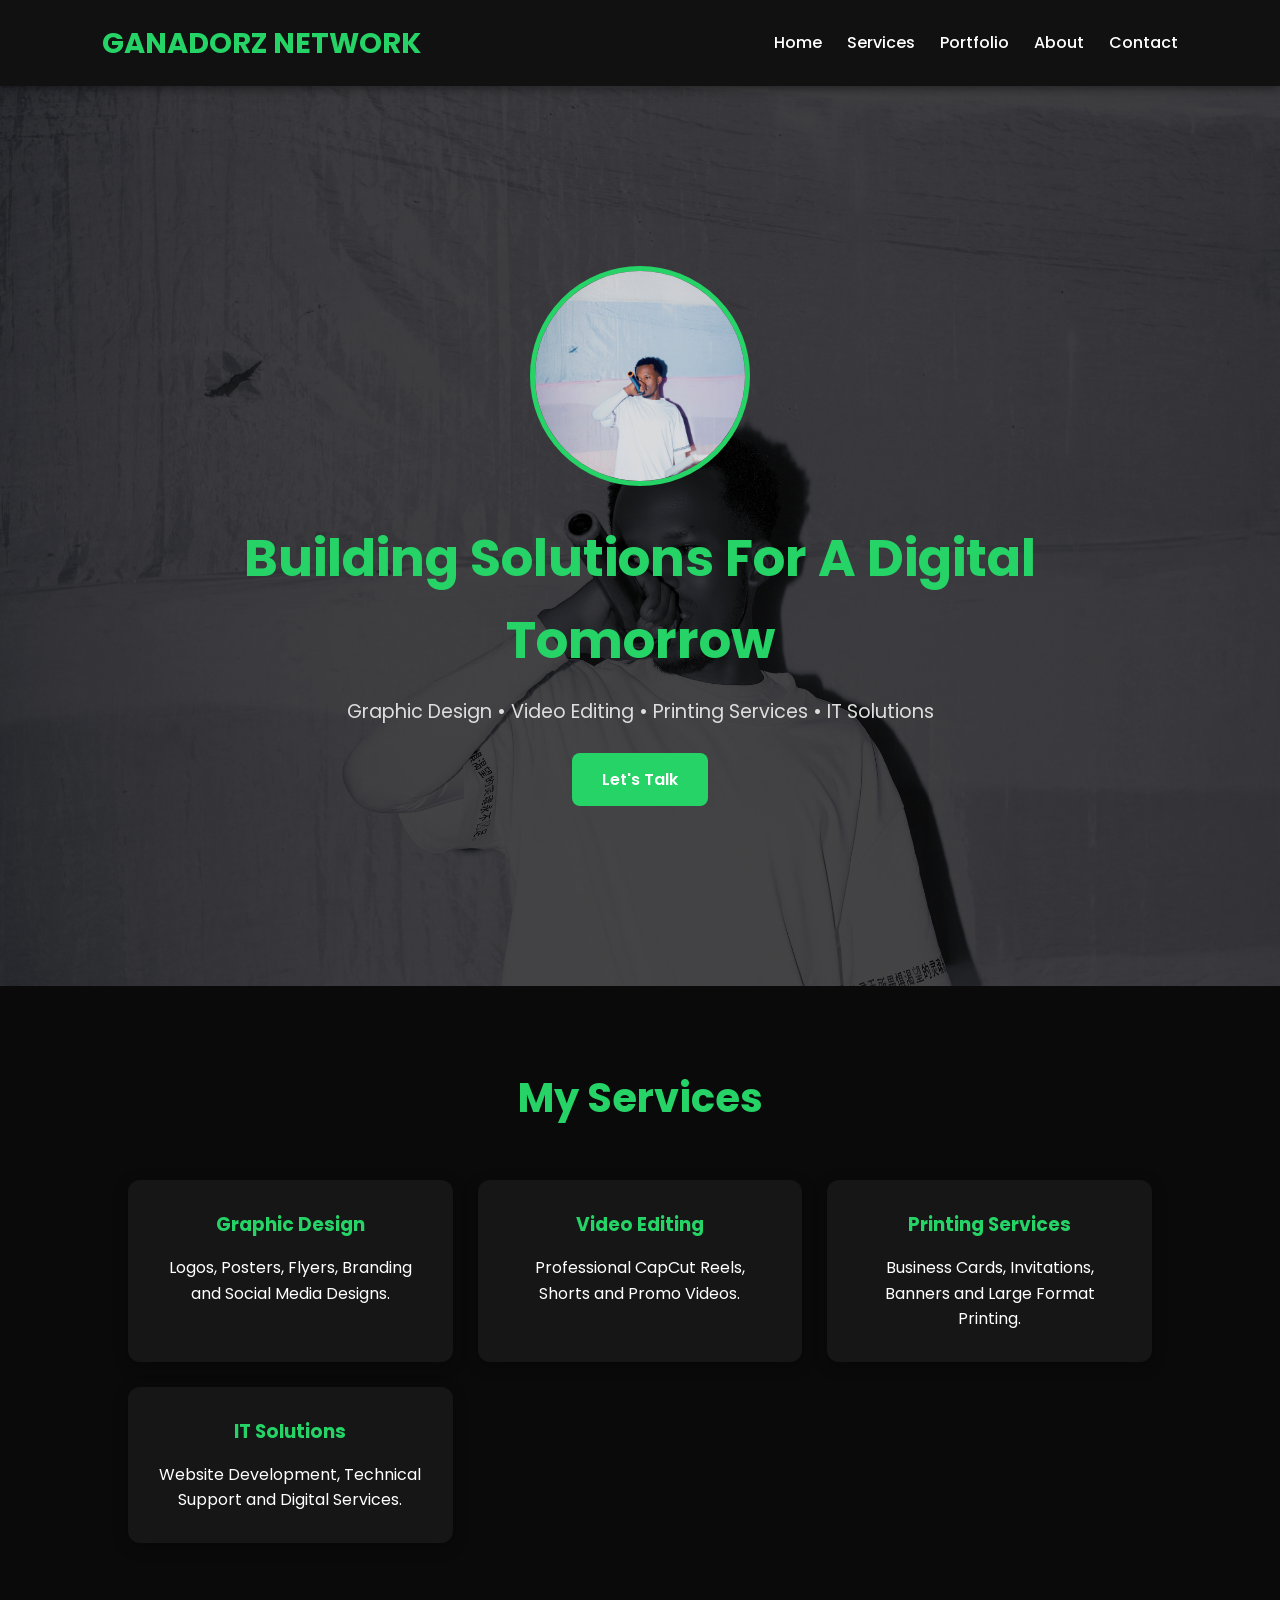
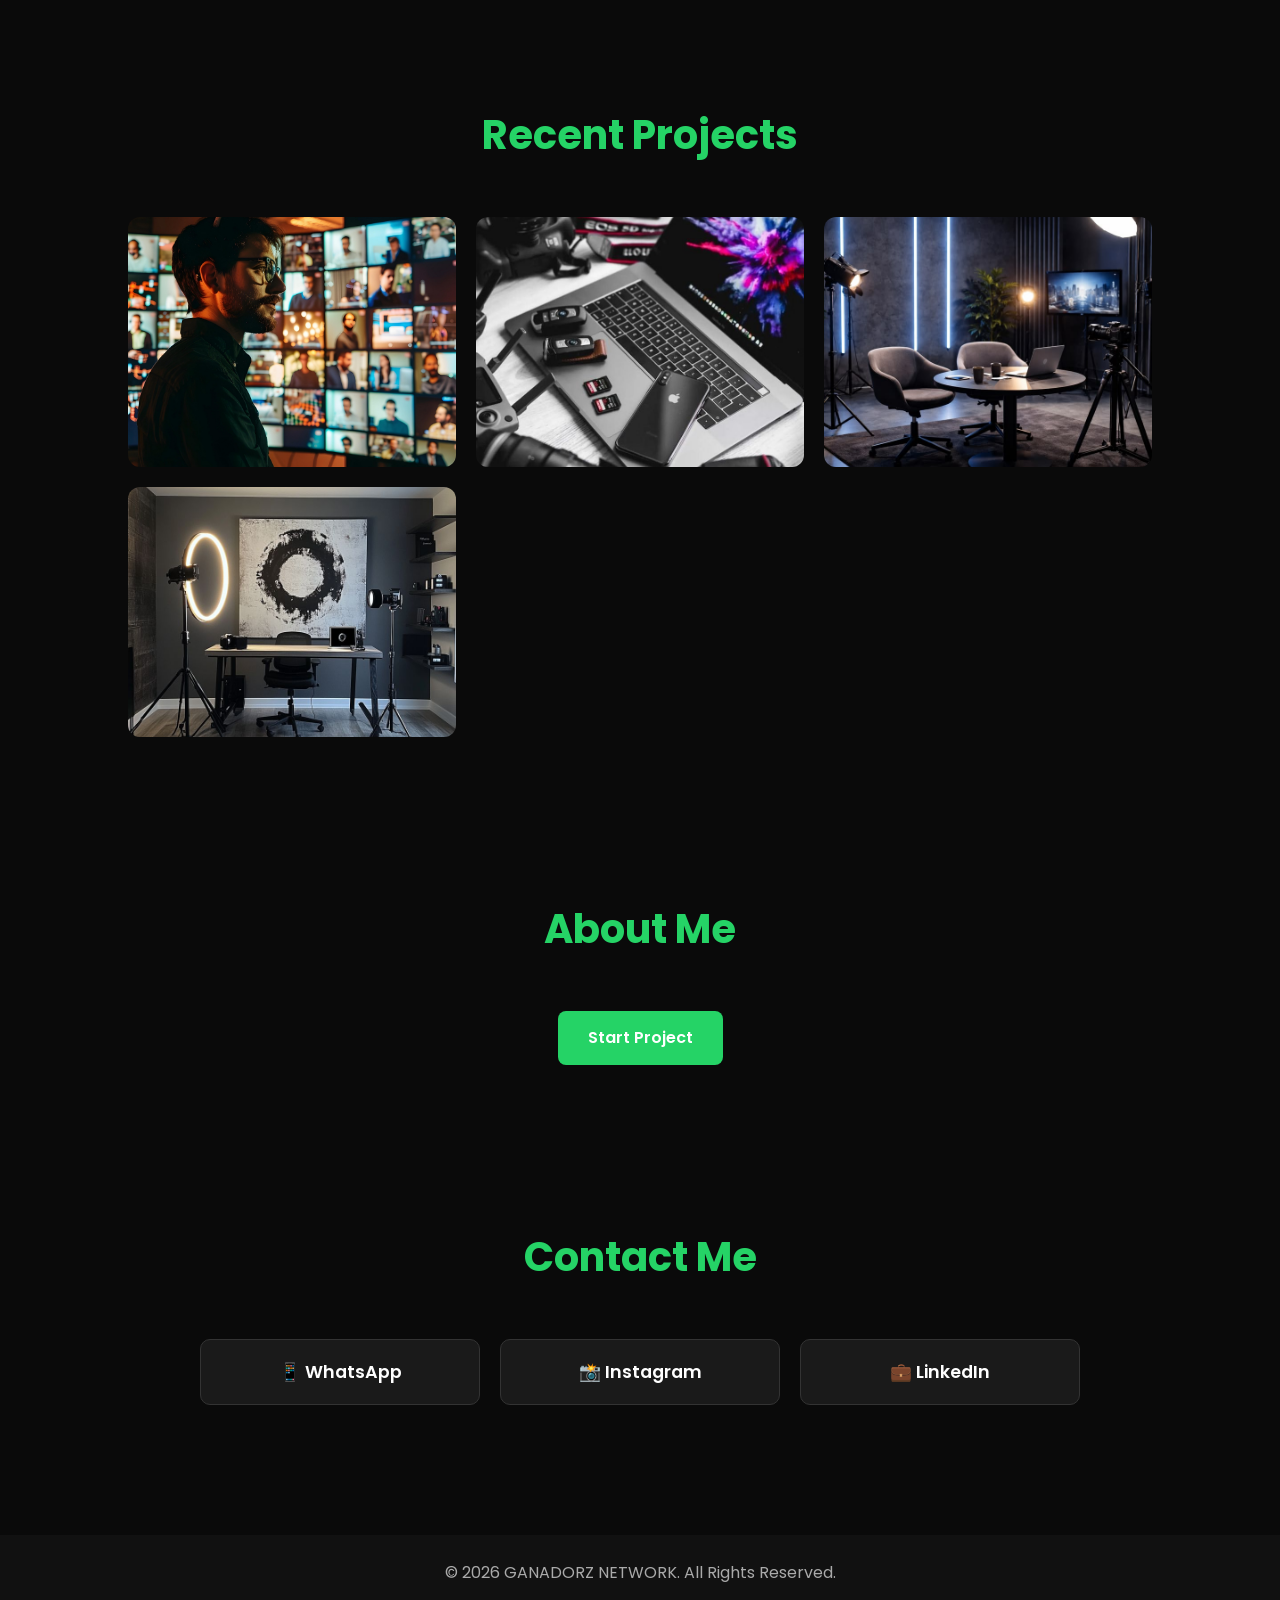
==== index.html @ a816f2f5 "Update index.html" ====
<!DOCTYPE html>
<html lang="en">
<head>
 <meta charset="UTF-8">
    <meta name="viewport" content="width=device-width, initial-scale=1.0">
  <meta name="google-site-verification" content="I21rgJNwEW06zNmwGhRC7zHfWNwqb7SJ8_-6azh08E4" />
<title>GANADORZ NETWORK</title>
<link href="https://fonts.googleapis.com/css2?family=Poppins:wght@300;400;600&display=swap" rel="stylesheet">
<link rel="stylesheet" href="style.css">
</head>
<body>
<header>
    <nav>
        <h1>GANADORZ NETWORK</h1>
        <ul>
            <li><a href="#home">Home</a></li>
            <li><a href="#services">Services</a></li>
            <li><a href="#portfolio">Portfolio</a></li>
            <li><a href="#about">About</a></li>
            <li><a href="#contact">Contact</a></li>
        </ul>
    </nav> 
    <link rel="stylesheet" href="style.css">

</header>
<section id="home" class="hero">
    <div class="hero-content">
        <img src="images/tffh.jpg" alt="Coston Mugisha">
        <h2>Building Solutions For A Digital Tomorrow</h2>
        <p>Graphic Design • Video Editing • Printing Services • IT Solutions</p>
        <a href="#contact" class="btn">Let's Talk</a>
    </div>
</section>
<section id="services">
    <h2>My Services</h2>
 <div class="cards">
<div class="card">
            <h3>Graphic Design</h3>
            <p>Logos, Posters, Flyers, Branding and Social Media Designs.</p>
        </div>
 <div class="card">
            <h3>Video Editing</h3>
            <p>Professional CapCut Reels, Shorts and Promo Videos.</p>
        </div>
 <div class="card">
            <h3>Printing Services</h3>
            <p>Business Cards, Invitations, Banners and Large Format Printing.</p>
        </div>
<div class="card">
            <h3>IT Solutions</h3>
            <p>Website Development, Technical Support and Digital Services.</p>
        </div>    </div>
</section>
<section id="portfolio">
    <h2>Recent Projects</h2>
<div class="gallery">
        <img src="images/dd.jpg" alt="">
        <img src="images/gear.jpg" alt="">
        <img src="images/tgt.jpg" alt="">
        <img src="images/gcf.jpg" alt="">
    </div>
</section>
<section id="about">
    <h2>About Me</h2>
 <a href="https://wa.me/250794656903?text=Hello%20Mugisha,%20I%20want%20to%20start%20a%20project%20with%20GANADORZ%20NETWORK" class="btn">Start Project</a>
    </section>
<section id="contact">
    <h2>Contact Me</h2>
<div class="social-links">
<a class="contact-btn"
href="https://wa.me/250794656903"
target="_blank">
📱 WhatsApp
</a>
<a class="contact-btn"
href="https://instagram.com/coston.mugisha"
target="_blank">
📸 Instagram
</a>
<a class="contact-btn"
href="https://www.linkedin.com/in/mugisha-coston-b04184339/"
target="_blank">
💼 LinkedIn
</a>
</section>
<footer>
    <p>© 2026 GANADORZ NETWORK. All Rights Reserved.</p>
</footer>

</body>
</html>
---- style.css ----
*{
    margin:0;
    padding:0;
    box-sizing:border-box;
}
html{
    scroll-behavior:smooth;
}
body{
    font-family:'Poppins', sans-serif;
    background:#0a0a0a;
    color:#ffffff;
    line-height:1.6;
}
header{
    background:#111;
    padding:20px 8%;
    position:sticky;
    top:0;
    z-index:1000;
    box-shadow:0 2px 10px rgba(0,0,0,0.5);
}
nav{
    display:flex;
    justify-content:space-between;
    align-items:center;
}

nav h1{
    color:#25D366;
    font-size:1.8rem;
}

nav ul{
    display:flex;
    list-style:none;
    gap:25px;
}

nav a{
    color:white;
    text-decoration:none;
    font-weight:500;
    transition:0.3s;
}

nav a:hover{
    color:#25D366;
}
.hero{
    min-height:100vh;
    display:flex;
    justify-content:center;
    align-items:center;
    text-align:center;
    padding:20px;
    background:
    linear-gradient(rgba(0,0,0,0.7),
    rgba(0,0,0,0.7)),
    url("images/vb.jpg");
    background-size:cover;
    background-position:center;
}

.hero-content{
    max-width:800px;
}

.hero img{
    width:220px;
    height:220px;
    border-radius:50%;
    object-fit:cover;
    border:5px solid #25D366;
    margin-bottom:25px;
}

.hero h2{
    font-size:3.2rem;
    margin-bottom:15px;
}

.hero p{
    font-size:1.2rem;
    color:#dddddd;
    margin-bottom:25px;
}
.btn{
    display:inline-block;
    padding:14px 30px;
    background:#25D366;
    color:white;
    text-decoration:none;
    border-radius:8px;
    font-weight:600;
    transition:0.3s;
}

.btn:hover{
    background:#128C7E;
    transform:translateY(-3px);
}
section{
    padding:80px 10%;
}

section h2{
    text-align:center;
    margin-bottom:50px;
    font-size:2.5rem;
    color:#25D366;
}
.cards{
    display:grid;
    grid-template-columns:repeat(auto-fit,minmax(250px,1fr));
    gap:25px;
}

.card{
    background:#161616;
    padding:30px;
    border-radius:12px;
    text-align:center;
    transition:0.3s;
    box-shadow:0 4px 15px rgba(0,0,0,0.3);
}

.card:hover{
    transform:translateY(-10px);
}

.card h3{
    margin-bottom:15px;
    color:#25D366;
}
.gallery{
    display:grid;
    grid-template-columns:repeat(auto-fit,minmax(250px,1fr));
    gap:20px;
}

.gallery img{
    width:100%;
    height:250px;
    object-fit:cover;
    border-radius:12px;
    transition:0.4s;
}

.gallery img:hover{
    transform:scale(1.05);
}
#about{
    text-align:center;
}

#about p{
    max-width:800px;
    margin:auto;
    font-size:1.1rem;
    color:#dddddd;
}

#contact{
    text-align:center;
}

.social-links{
    display:flex;
    flex-wrap:wrap;
    justify-content:center;
    gap:20px;
}

.contact-btn{
    width:280px;
    padding:18px;
    background:#1a1a1a;
    color:white;
    text-decoration:none;
    border-radius:10px;
    font-size:1.1rem;
    font-weight:600;
    transition:0.3s;
    border:1px solid #333;
}

.contact-btn:hover{
    background:#25D366;
    transform:translateY(-5px);
}

footer{
    background:#111;
    text-align:center;
    padding:25px;
    margin-top:50px;
}

footer p{
    color:#aaaaaa;
}

a:focus{
    outline:3px solid #25D366;
    outline-offset:3px;
}
@media(max-width:768px){

    nav{
        flex-direction:column;
        gap:15px;
    }

    nav ul{
        flex-wrap:wrap;
        justify-content:center;
        gap:15px;
    }

    .hero h2{
        font-size:2rem;
    }

    .hero img{
        width:160px;
        height:160px;
    }

    section{
        padding:60px 5%;
    }

    .contact-btn{
        width:100%;
    }
}
---- style.css ----
*{
    margin:0;
    padding:0;
    box-sizing:border-box;
}
html{
    scroll-behavior:smooth;
}
body{
    font-family:'Poppins', sans-serif;
    background:#0a0a0a;
    color:#ffffff;
    line-height:1.6;
}
header{
    background:#111;
    padding:20px 8%;
    position:sticky;
    top:0;
    z-index:1000;
    box-shadow:0 2px 10px rgba(0,0,0,0.5);
}
nav{
    display:flex;
    justify-content:space-between;
    align-items:center;
}

nav h1{
    color:#25D366;
    font-size:1.8rem;
}

nav ul{
    display:flex;
    list-style:none;
    gap:25px;
}

nav a{
    color:white;
    text-decoration:none;
    font-weight:500;
    transition:0.3s;
}

nav a:hover{
    color:#25D366;
}
.hero{
    min-height:100vh;
    display:flex;
    justify-content:center;
    align-items:center;
    text-align:center;
    padding:20px;
    background:
    linear-gradient(rgba(0,0,0,0.7),
    rgba(0,0,0,0.7)),
    url("images/vb.jpg");
    background-size:cover;
    background-position:center;
}

.hero-content{
    max-width:800px;
}

.hero img{
    width:220px;
    height:220px;
    border-radius:50%;
    object-fit:cover;
    border:5px solid #25D366;
    margin-bottom:25px;
}

.hero h2{
    font-size:3.2rem;
    margin-bottom:15px;
}

.hero p{
    font-size:1.2rem;
    color:#dddddd;
    margin-bottom:25px;
}
.btn{
    display:inline-block;
    padding:14px 30px;
    background:#25D366;
    color:white;
    text-decoration:none;
    border-radius:8px;
    font-weight:600;
    transition:0.3s;
}

.btn:hover{
    background:#128C7E;
    transform:translateY(-3px);
}
section{
    padding:80px 10%;
}

section h2{
    text-align:center;
    margin-bottom:50px;
    font-size:2.5rem;
    color:#25D366;
}
.cards{
    display:grid;
    grid-template-columns:repeat(auto-fit,minmax(250px,1fr));
    gap:25px;
}

.card{
    background:#161616;
    padding:30px;
    border-radius:12px;
    text-align:center;
    transition:0.3s;
    box-shadow:0 4px 15px rgba(0,0,0,0.3);
}

.card:hover{
    transform:translateY(-10px);
}

.card h3{
    margin-bottom:15px;
    color:#25D366;
}
.gallery{
    display:grid;
    grid-template-columns:repeat(auto-fit,minmax(250px,1fr));
    gap:20px;
}

.gallery img{
    width:100%;
    height:250px;
    object-fit:cover;
    border-radius:12px;
    transition:0.4s;
}

.gallery img:hover{
    transform:scale(1.05);
}
#about{
    text-align:center;
}

#about p{
    max-width:800px;
    margin:auto;
    font-size:1.1rem;
    color:#dddddd;
}

#contact{
    text-align:center;
}

.social-links{
    display:flex;
    flex-wrap:wrap;
    justify-content:center;
    gap:20px;
}

.contact-btn{
    width:280px;
    padding:18px;
    background:#1a1a1a;
    color:white;
    text-decoration:none;
    border-radius:10px;
    font-size:1.1rem;
    font-weight:600;
    transition:0.3s;
    border:1px solid #333;
}

.contact-btn:hover{
    background:#25D366;
    transform:translateY(-5px);
}

footer{
    background:#111;
    text-align:center;
    padding:25px;
    margin-top:50px;
}

footer p{
    color:#aaaaaa;
}

a:focus{
    outline:3px solid #25D366;
    outline-offset:3px;
}
@media(max-width:768px){

    nav{
        flex-direction:column;
        gap:15px;
    }

    nav ul{
        flex-wrap:wrap;
        justify-content:center;
        gap:15px;
    }

    .hero h2{
        font-size:2rem;
    }

    .hero img{
        width:160px;
        height:160px;
    }

    section{
        padding:60px 5%;
    }

    .contact-btn{
        width:100%;
    }
}
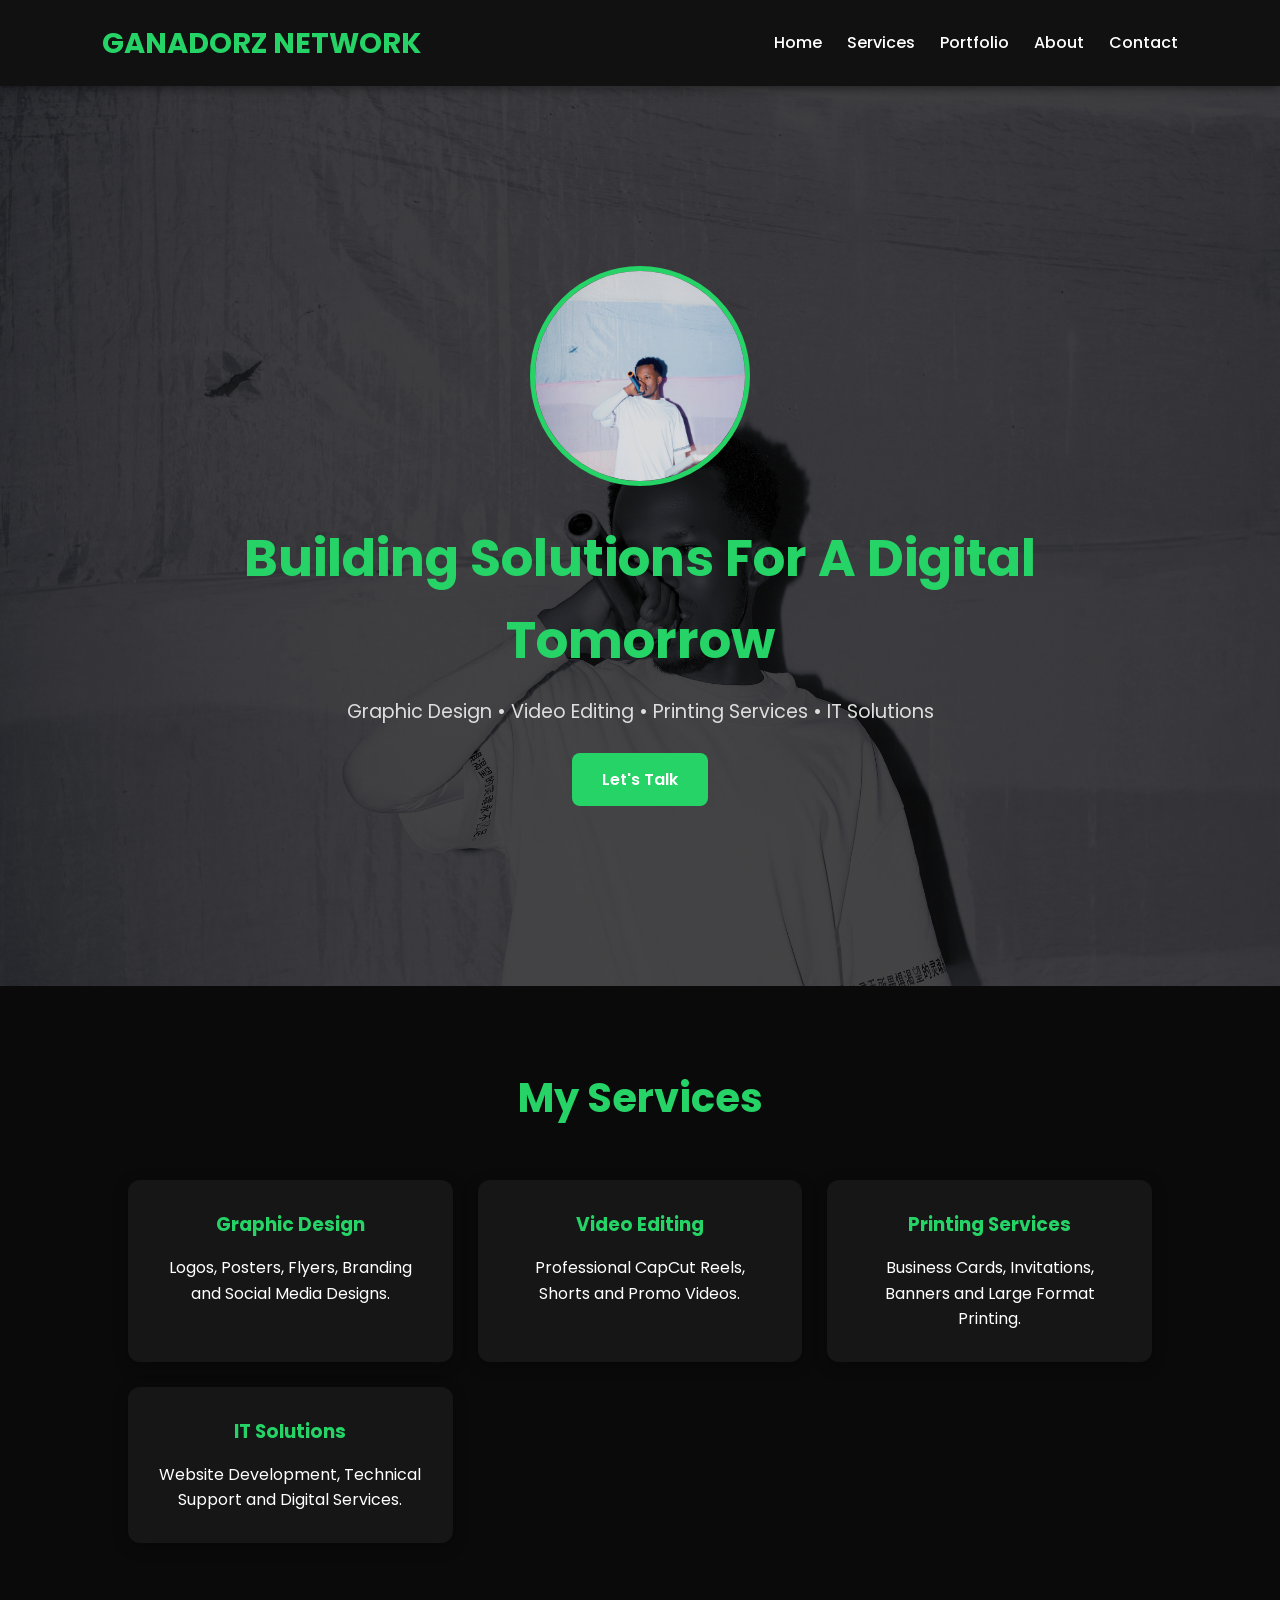
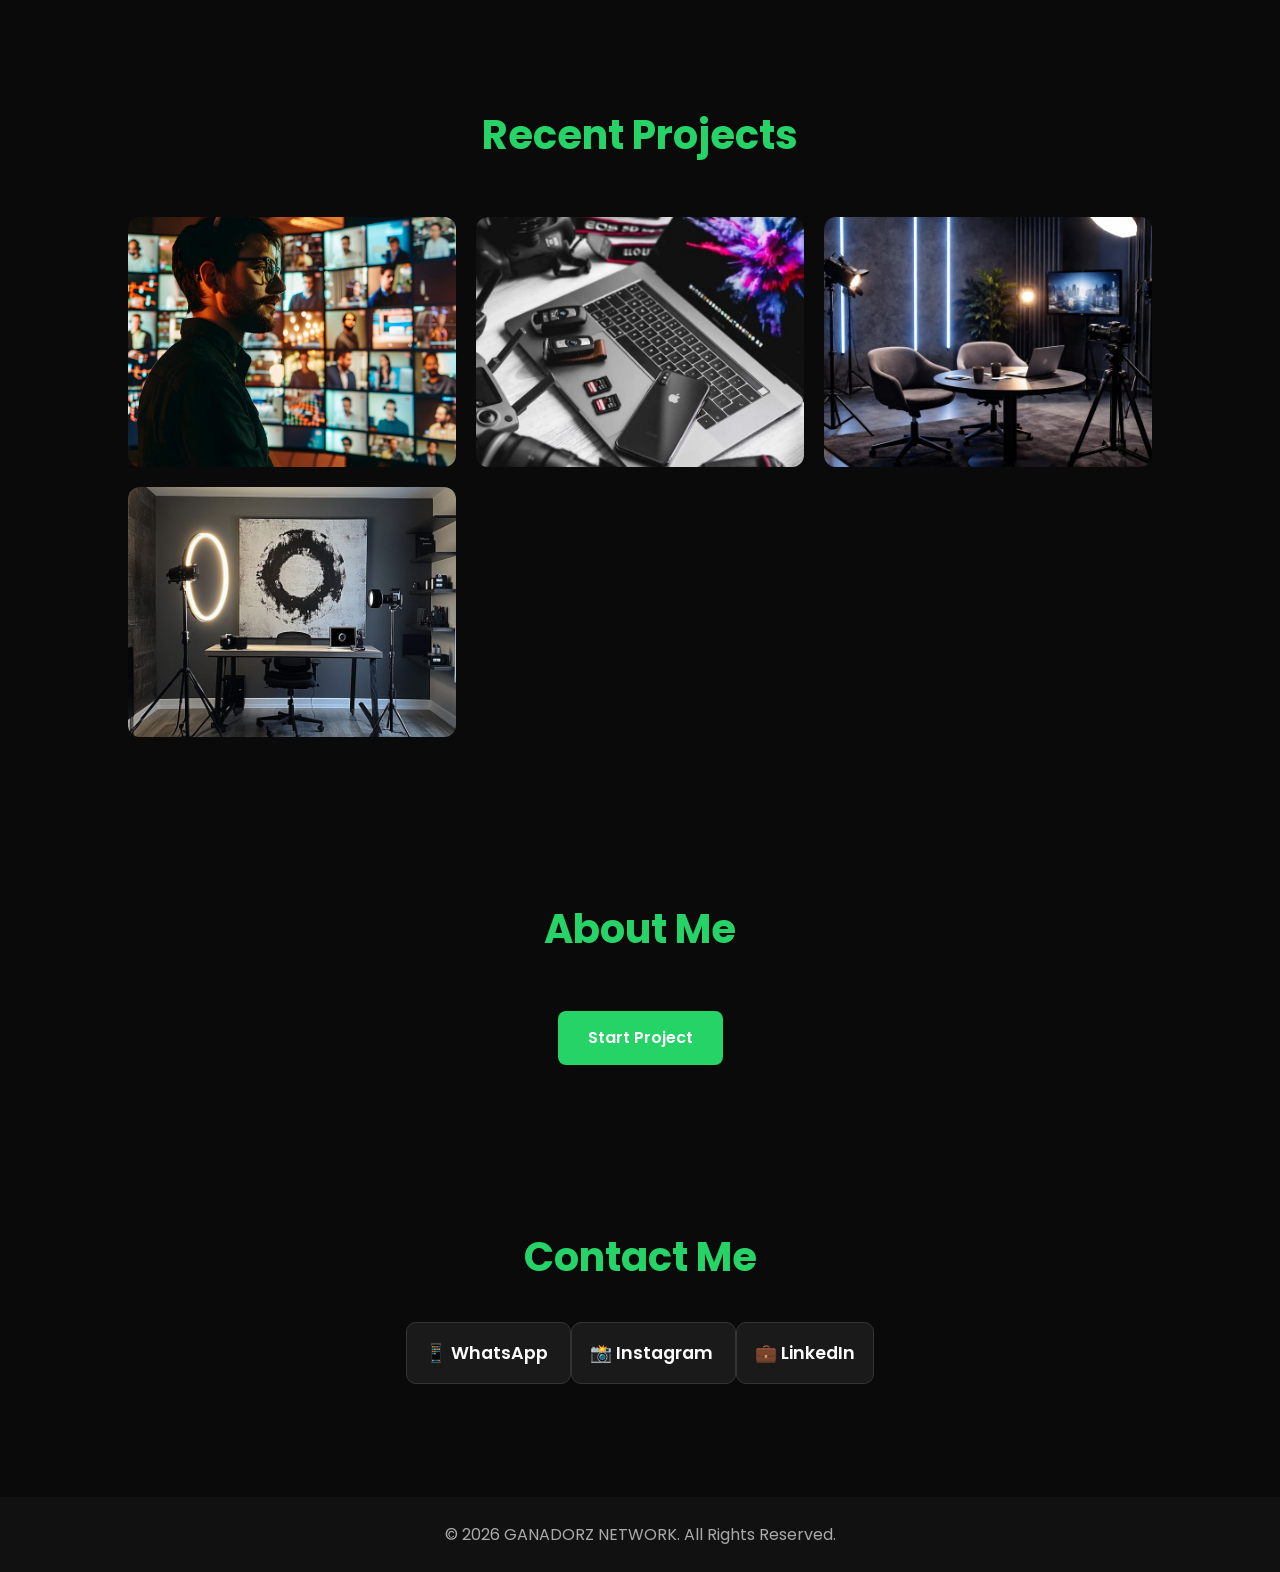
==== commit fa141d61: "Update index.html" ====
--- a/index.html
+++ b/index.html
@@ -20,9 +20,7 @@
             <li><a href="#contact">Contact</a></li>
         </ul>
     </nav> 
-    <link rel="stylesheet" href="style.css">
-
-</header>
+  </header>
 <section id="home" class="hero">
     <div class="hero-content">
         <img src="images/tffh.jpg" alt="Coston Mugisha">
@@ -66,7 +64,7 @@
     </section>
 <section id="contact">
     <h2>Contact Me</h2>
-<div class="social-links">
+</div class="social-links">
 <a class="contact-btn"
 href="https://wa.me/250794656903"
 target="_blank">
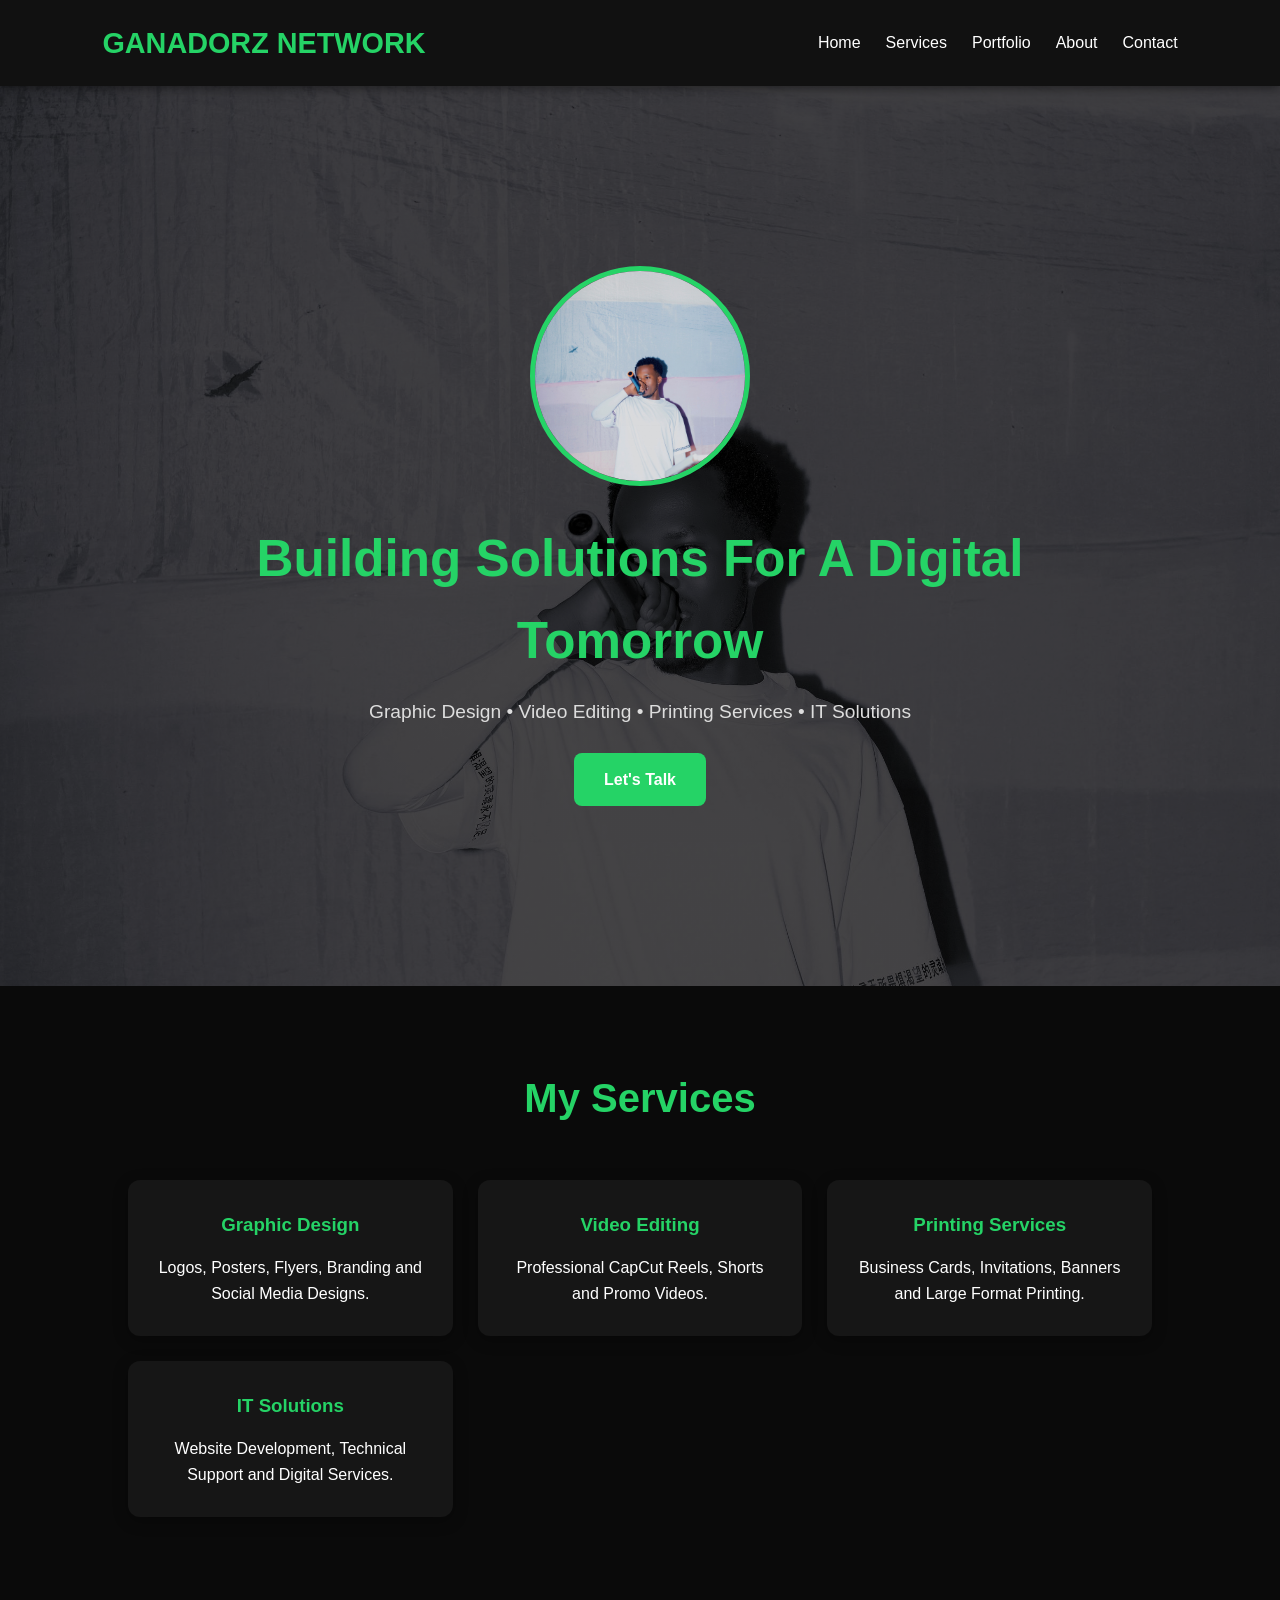
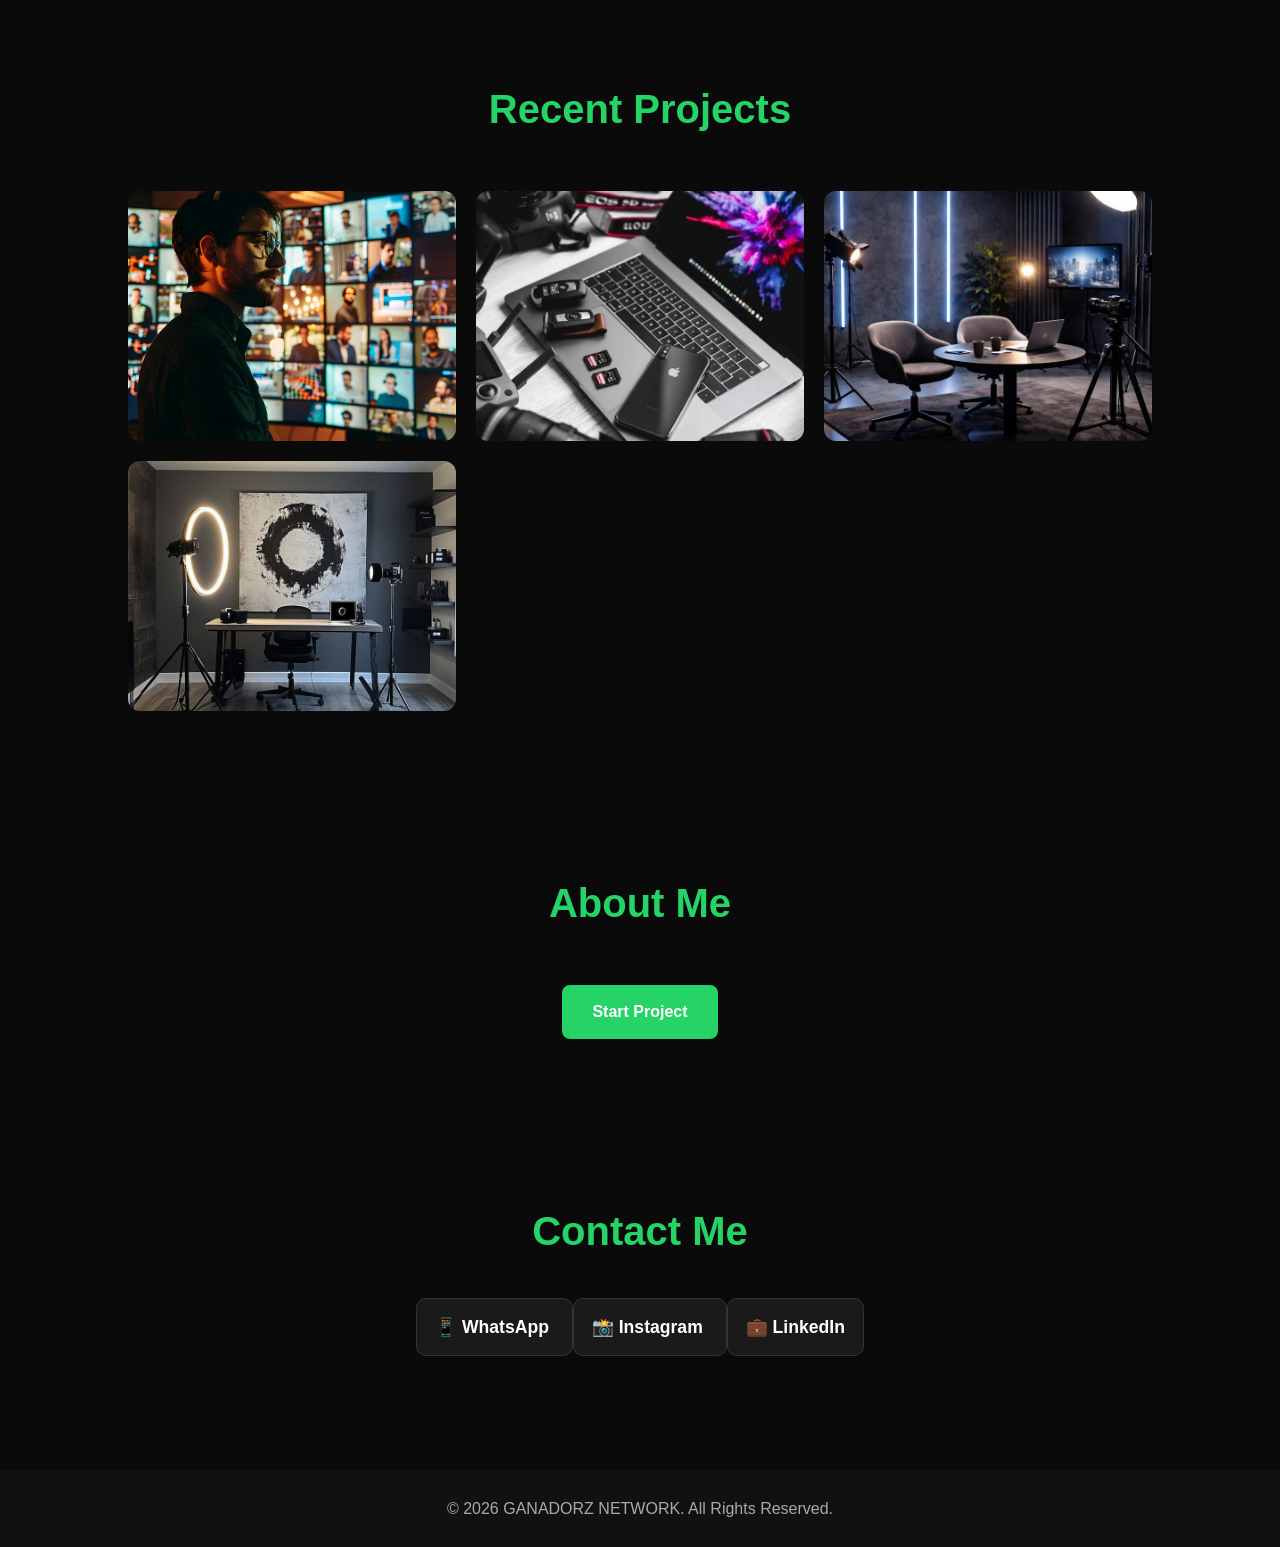
==== commit 4eff75d8: "Update index.html" ====
--- a/index.html
+++ b/index.html
@@ -1,11 +1,7 @@
 <!DOCTYPE html>
 <html lang="en">
 <head>
- <meta charset="UTF-8">
-    <meta name="viewport" content="width=device-width, initial-scale=1.0">
-  <meta name="google-site-verification" content="I21rgJNwEW06zNmwGhRC7zHfWNwqb7SJ8_-6azh08E4" />
 <title>GANADORZ NETWORK</title>
-<link href="https://fonts.googleapis.com/css2?family=Poppins:wght@300;400;600&display=swap" rel="stylesheet">
 <link rel="stylesheet" href="style.css">
 </head>
 <body>
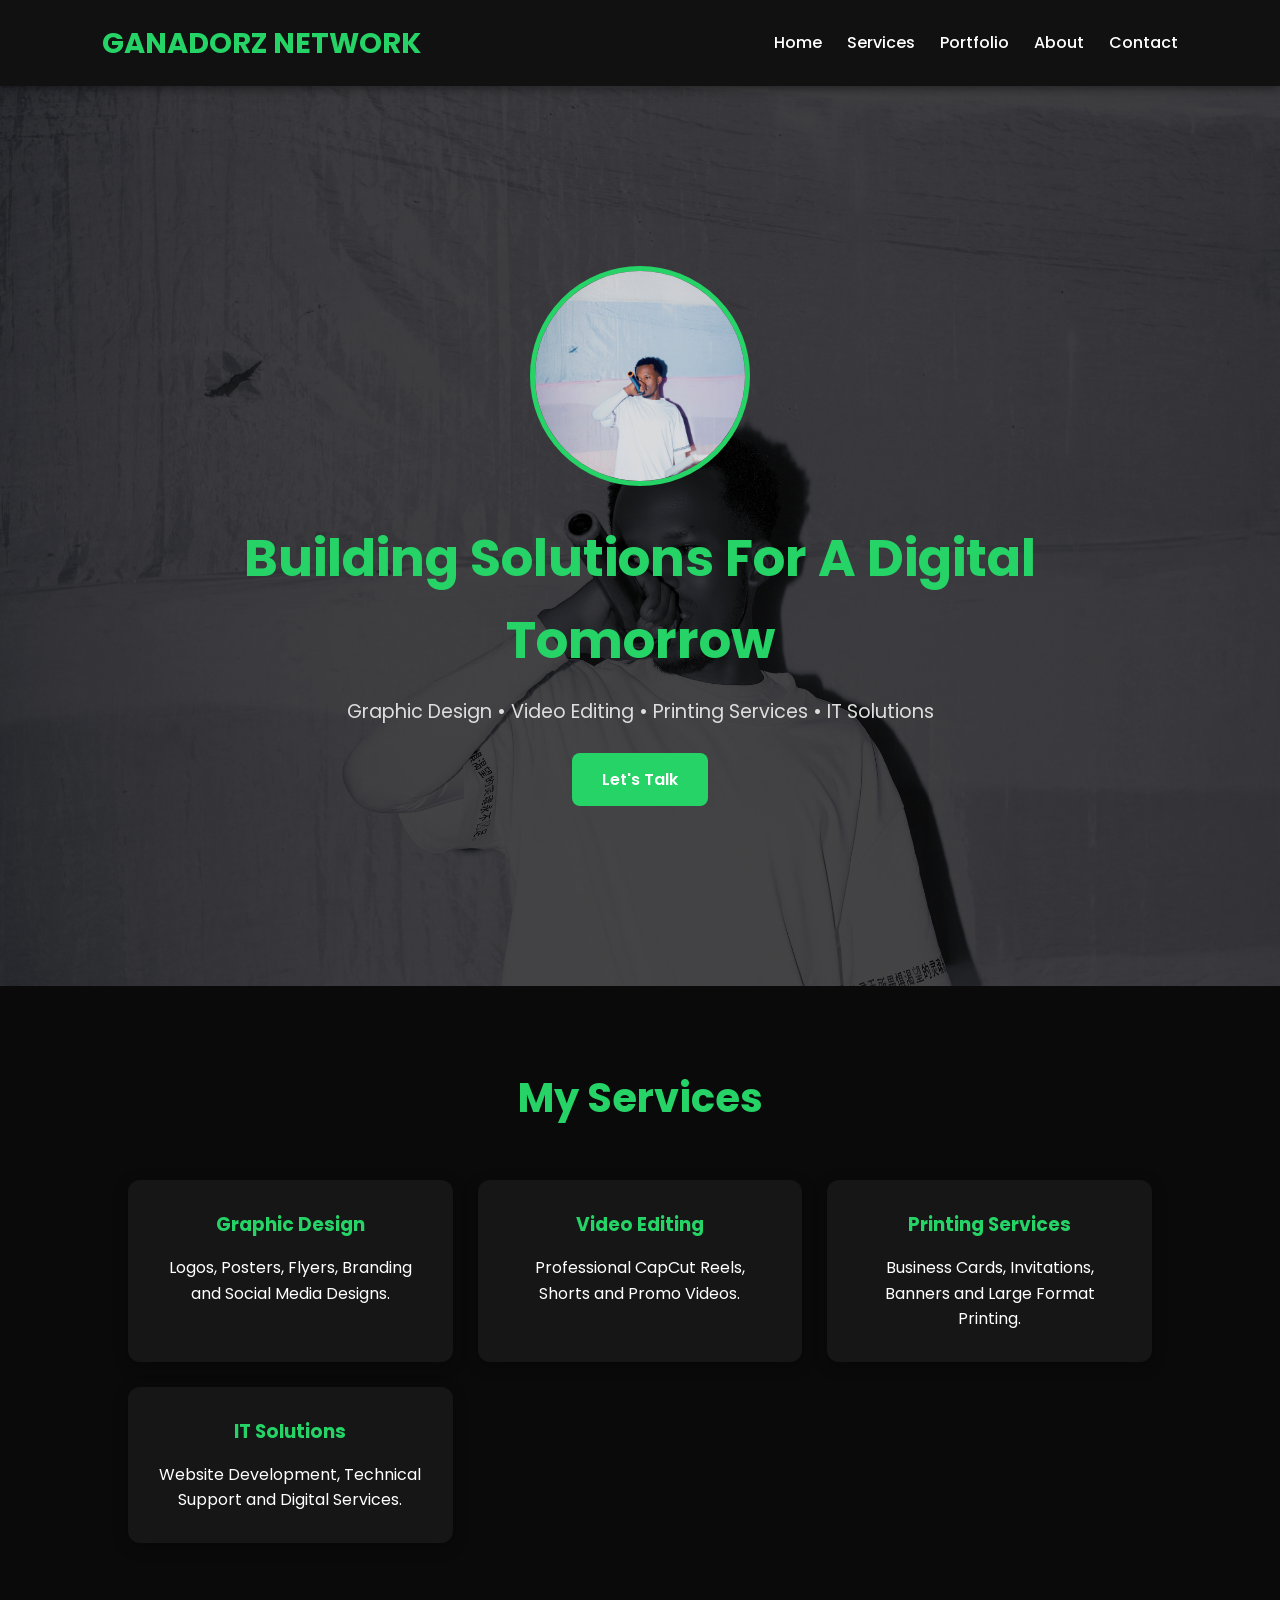
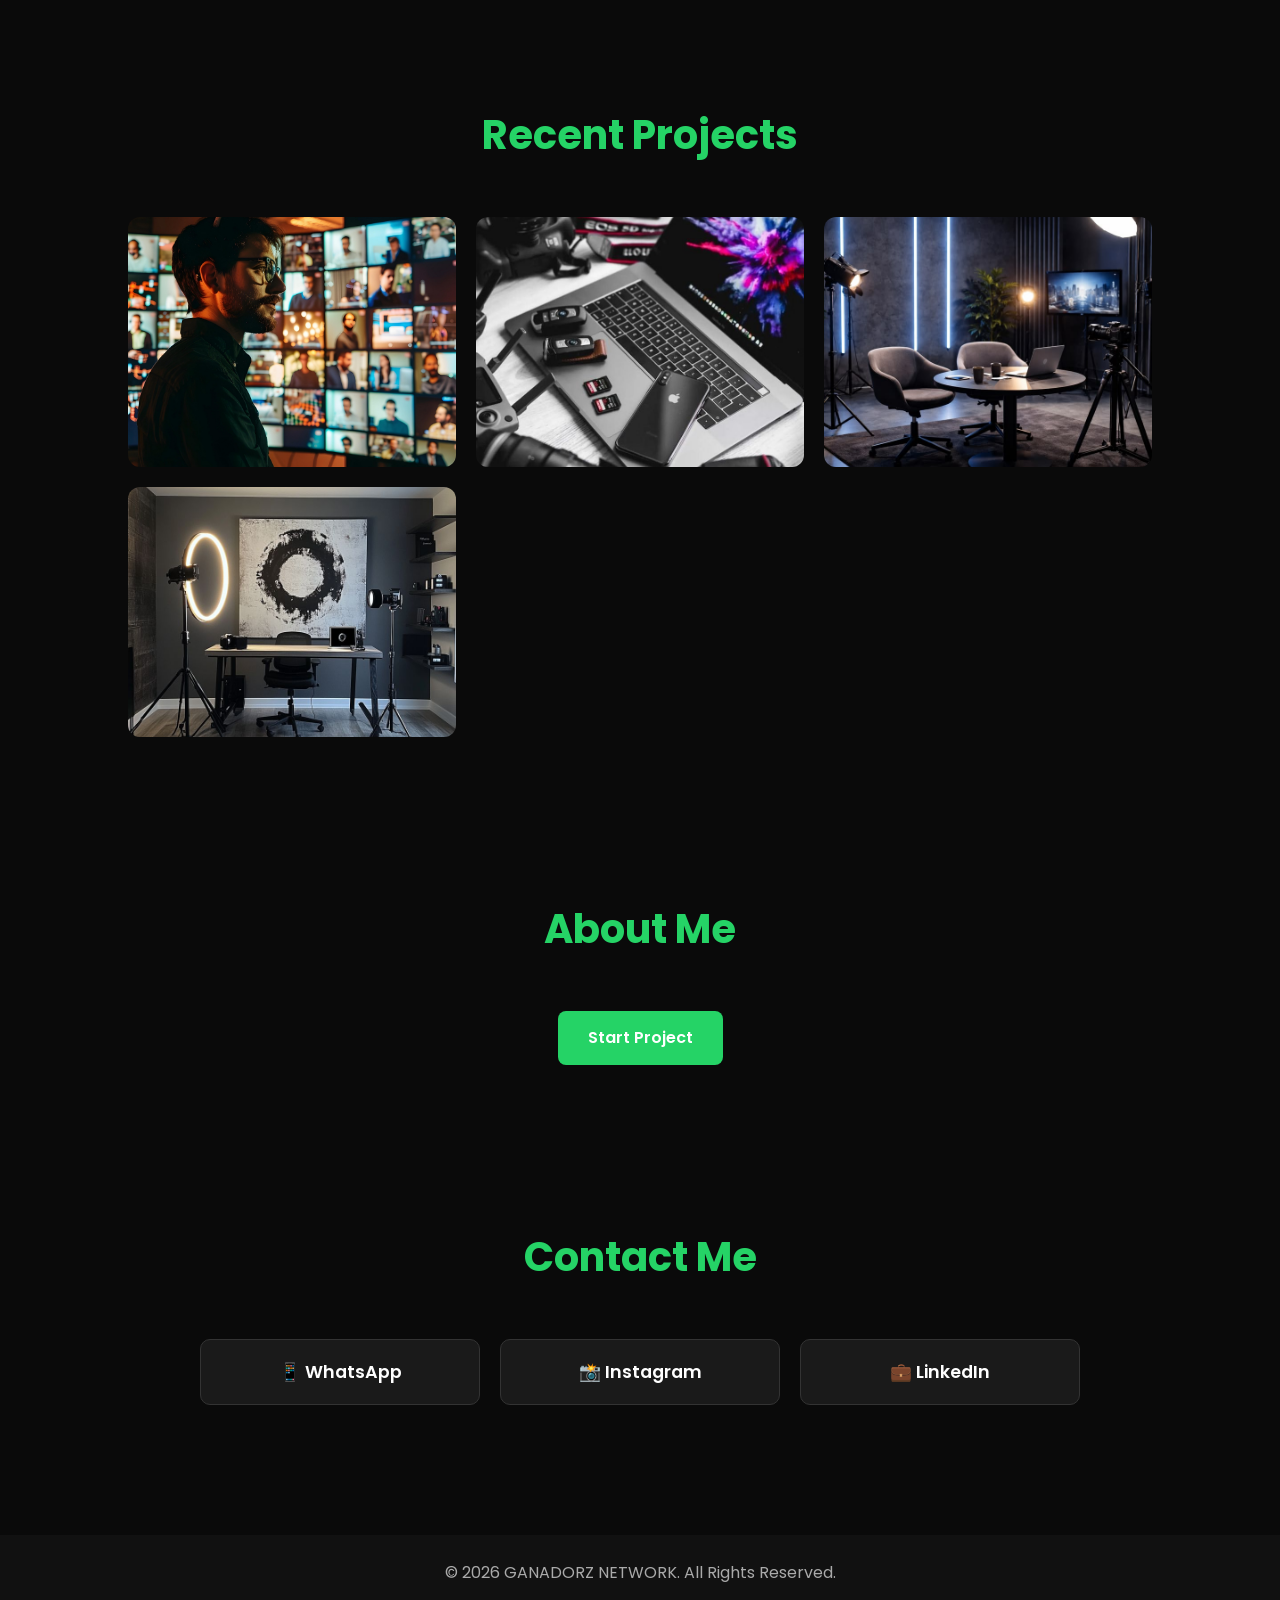
==== commit e5b56605: "Update index.html" ====
--- a/index.html
+++ b/index.html
@@ -6,6 +6,9 @@
 </head>
 <body>
 <header>
+    <link rel="preconnect" href="https://fonts.googleapis.com">
+<link rel="preconnect" href="https://fonts.gstatic.com" crossorigin>
+<link href="https://fonts.googleapis.com/css2?family=Poppins:wght@300;400;500;600;700&display=swap" rel="stylesheet">
     <nav>
         <h1>GANADORZ NETWORK</h1>
         <ul>
@@ -60,7 +63,7 @@
     </section>
 <section id="contact">
     <h2>Contact Me</h2>
-</div class="social-links">
+<div class="social-links">
 <a class="contact-btn"
 href="https://wa.me/250794656903"
 target="_blank">
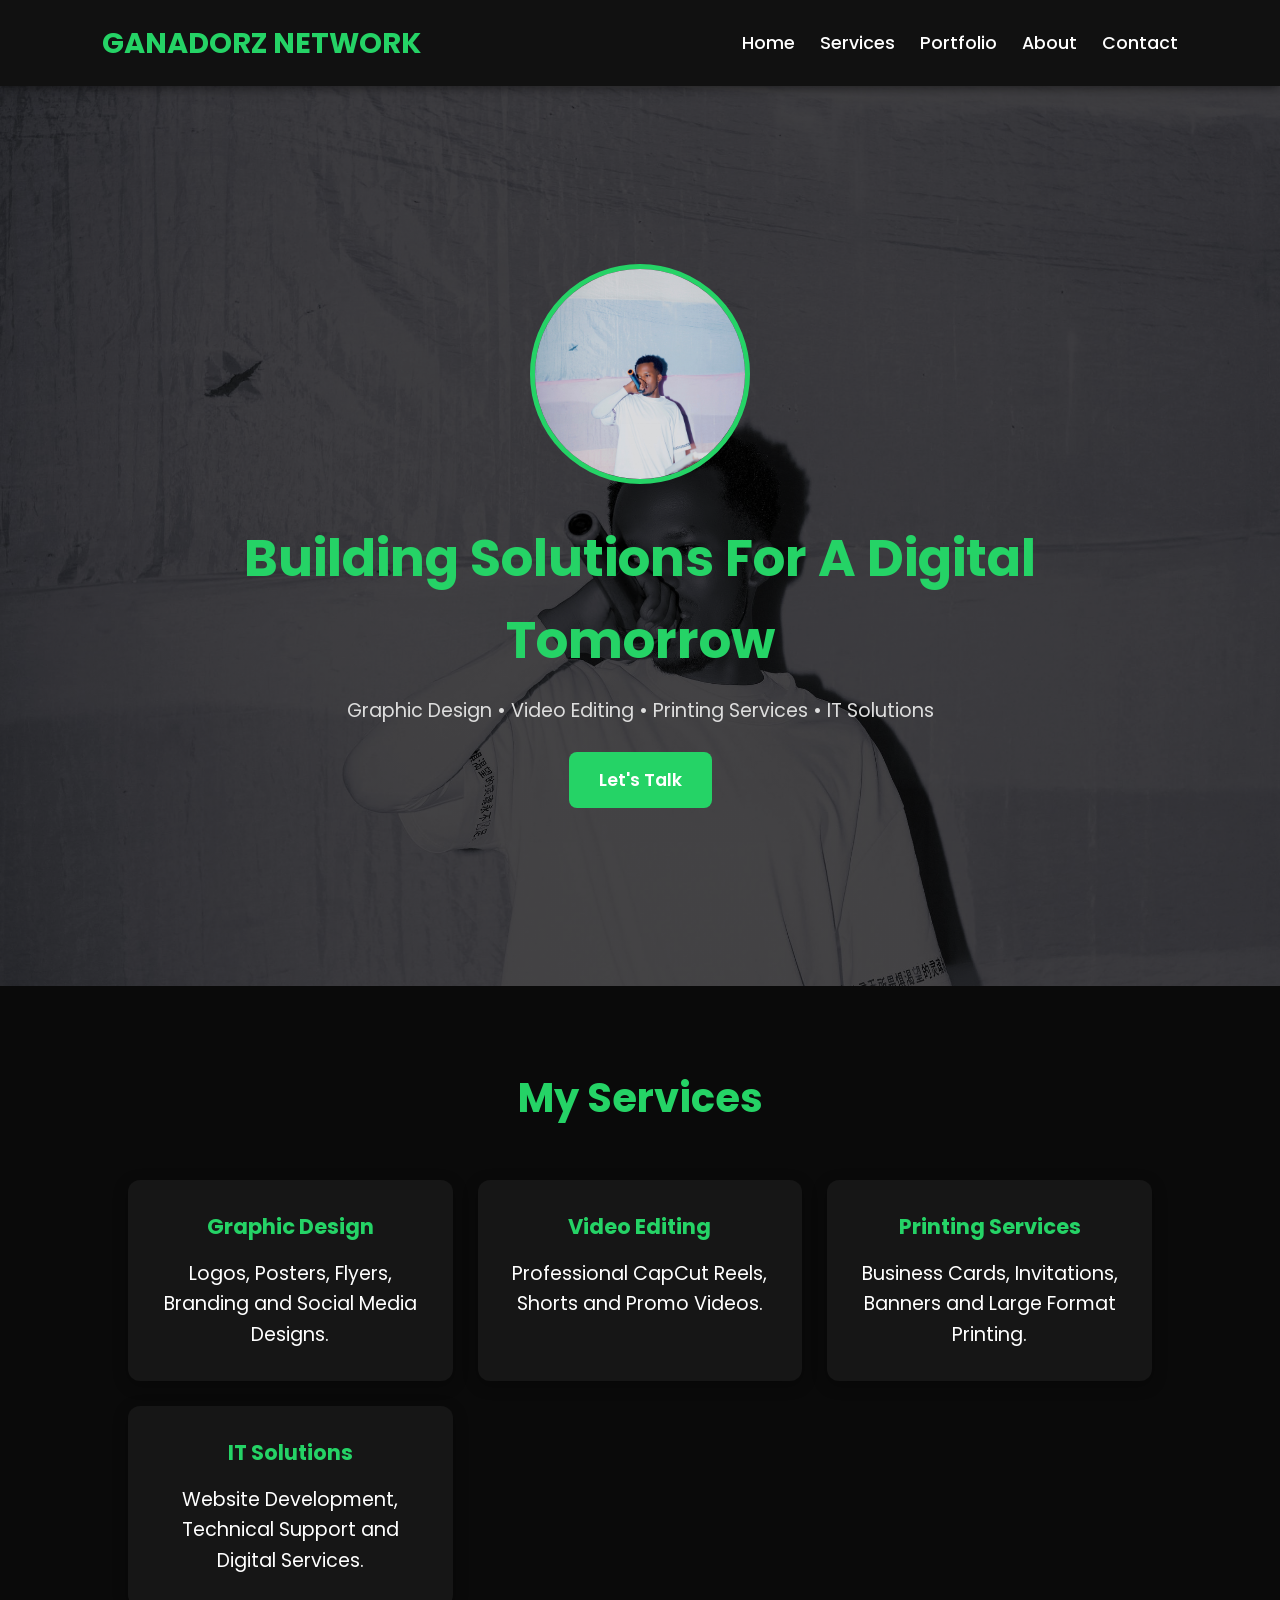
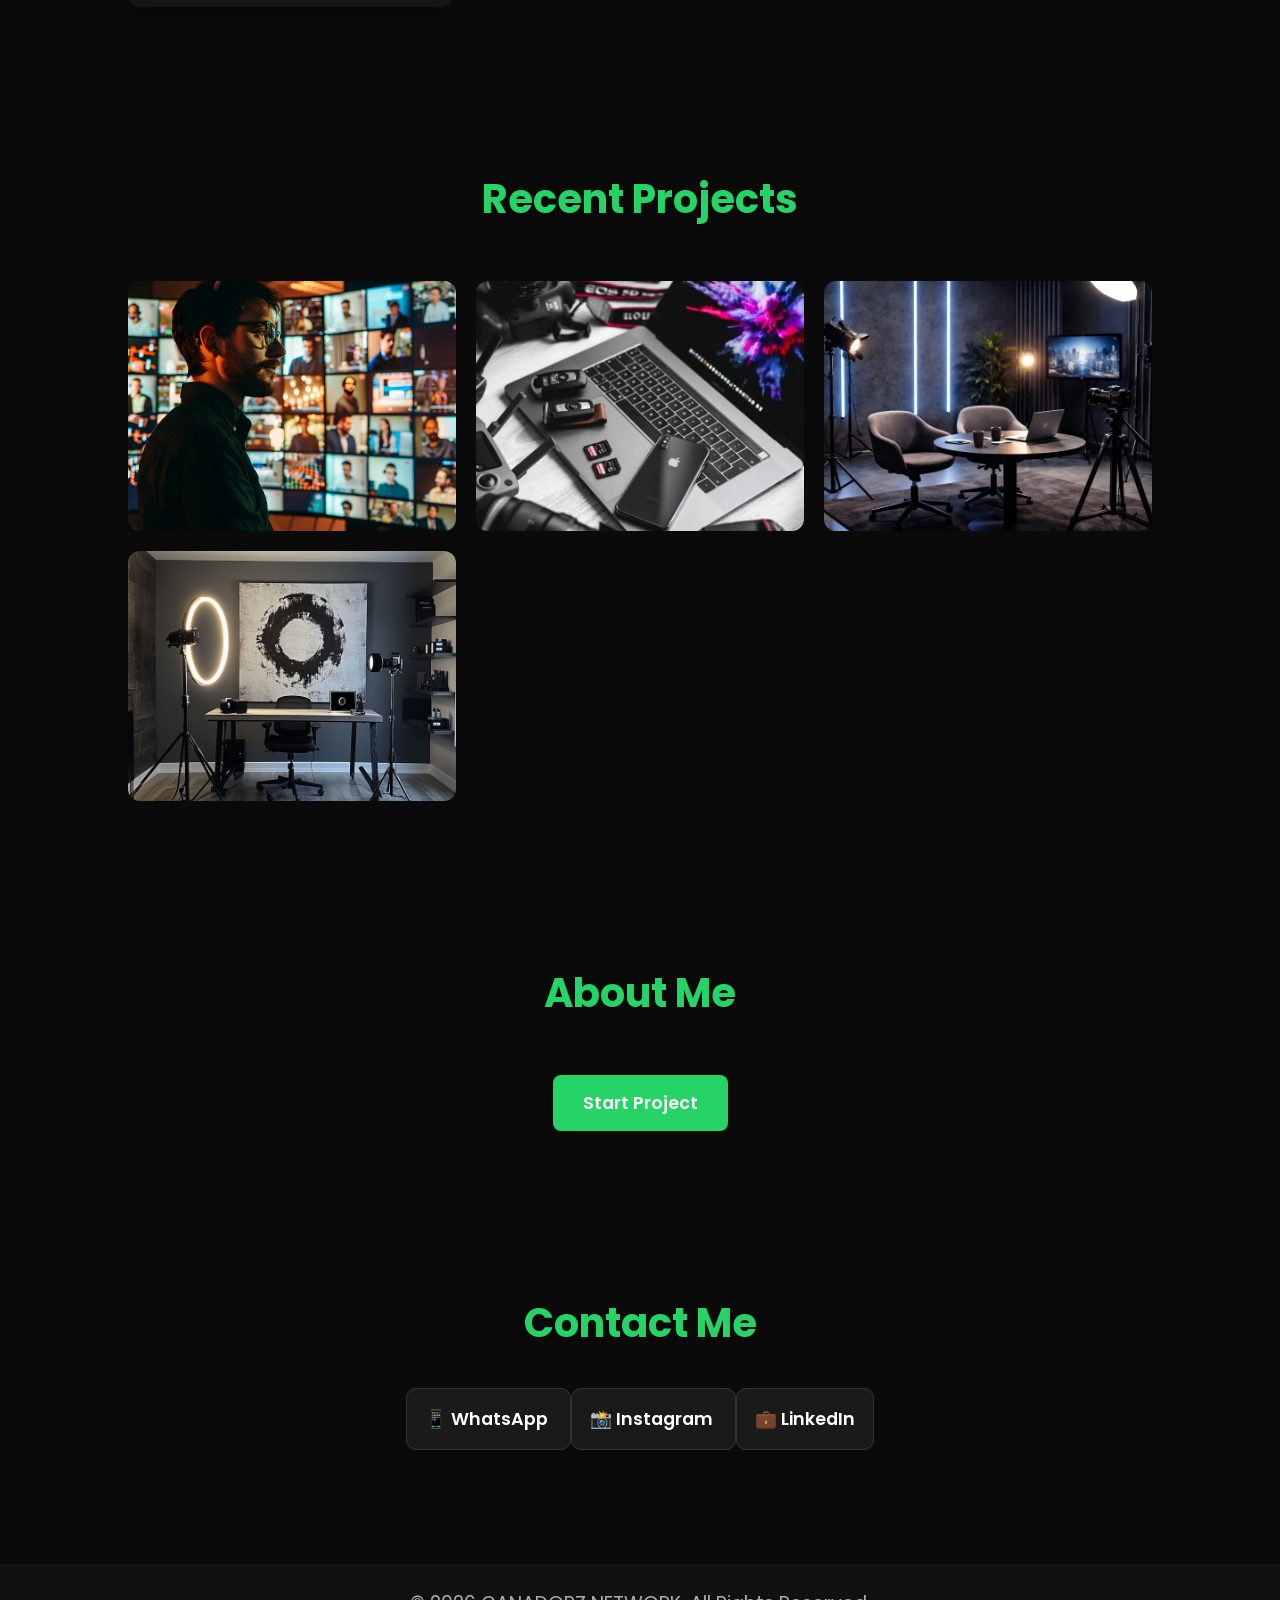
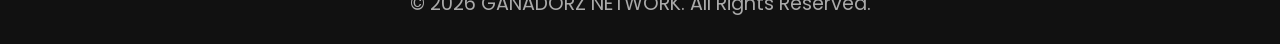
==== commit 02f7315f: "Update index.html" ====
--- a/index.html
+++ b/index.html
@@ -64,6 +64,7 @@
 <section id="contact">
     <h2>Contact Me</h2>
 <div class="social-links">
+    </div>
 <a class="contact-btn"
 href="https://wa.me/250794656903"
 target="_blank">
@@ -83,6 +84,35 @@
 <footer>
     <p>© 2026 GANADORZ NETWORK. All Rights Reserved.</p>
 </footer>
+<title>GANADORZ NETWORK | Graphic Design, Video Editing & IT Solutions</title>
 
+<meta name="description" content="GANADORZ NETWORK provides Graphic Design, Video Editing, Printing Services, Web Development and IT Solutions in Rwanda.">
+
+<meta name="keywords" content="GANADORZ NETWORK, Graphic Design Rwanda, Video Editing Rwanda, Web Design Rwanda, Printing Services Rwanda">
+
+<meta name="author" content="Coston Mugisha">
+<link rel="icon" type="image/x-icon" href="favicon.ico">
+
+<link rel="icon" type="image/png" sizes="32x32" href="favicon1.png">
+
+<link rel="icon" type="image/png" sizes="16x16" href="favicon1.png">
+
+<link rel="apple-touch-icon" href="apple-touch-icon.png">
+<title>GANADORZ NETWORK | Graphic Design, Video Editing & IT Solutions</title>
+
+<meta name="description"
+content="GANADORZ NETWORK provides professional Graphic Design, Video Editing, Printing Services, Web Development and IT Solutions in Rwanda.">
+
+<meta name="keywords"
+content="GANADORZ NETWORK, Graphic Design Rwanda, Video Editing Rwanda, Printing Services Rwanda, IT Solutions Rwanda">
+
+<meta name="author" content="Coston Mugisha">
+<meta property="og:title"
+content="GANADORZ NETWORK">
+<meta property="og:title" content="GANADORZ NETWORK">
+<meta property="og:description" content="Graphic Design, Video Editing, Printing Services and IT Solutions">
+<meta property="og:image" content="https://ganadorznetwork.github.io/ganadorznetwork/images/logo.png">
+<meta property="og:url" content="https://ganadorznetwork.github.io/ganadorznetwork/">
 </body>
 </html>
+
--- a/style.css
+++ b/style.css
@@ -1,3 +1,31 @@
+.container {
+    width: 90%;
+    max-width: 1400px;
+    margin: auto;
+}
+body {
+    font-family: 'Poppins', sans-serif;
+    font-size: 18px;
+    line-height: 1.8;
+}
+h1 {
+    font-size: 3rem;
+}
+h2 {
+    font-size: 2.2rem;
+}
+p {
+    font-size: 1.2rem;
+}
+nav a {
+    font-size: 1.1rem;
+    font-weight: 600;
+}
+button,
+.btn {
+    font-size: 1.1rem;
+    padding: 12px 24px;
+}
 *{
     margin:0;
     padding:0;
